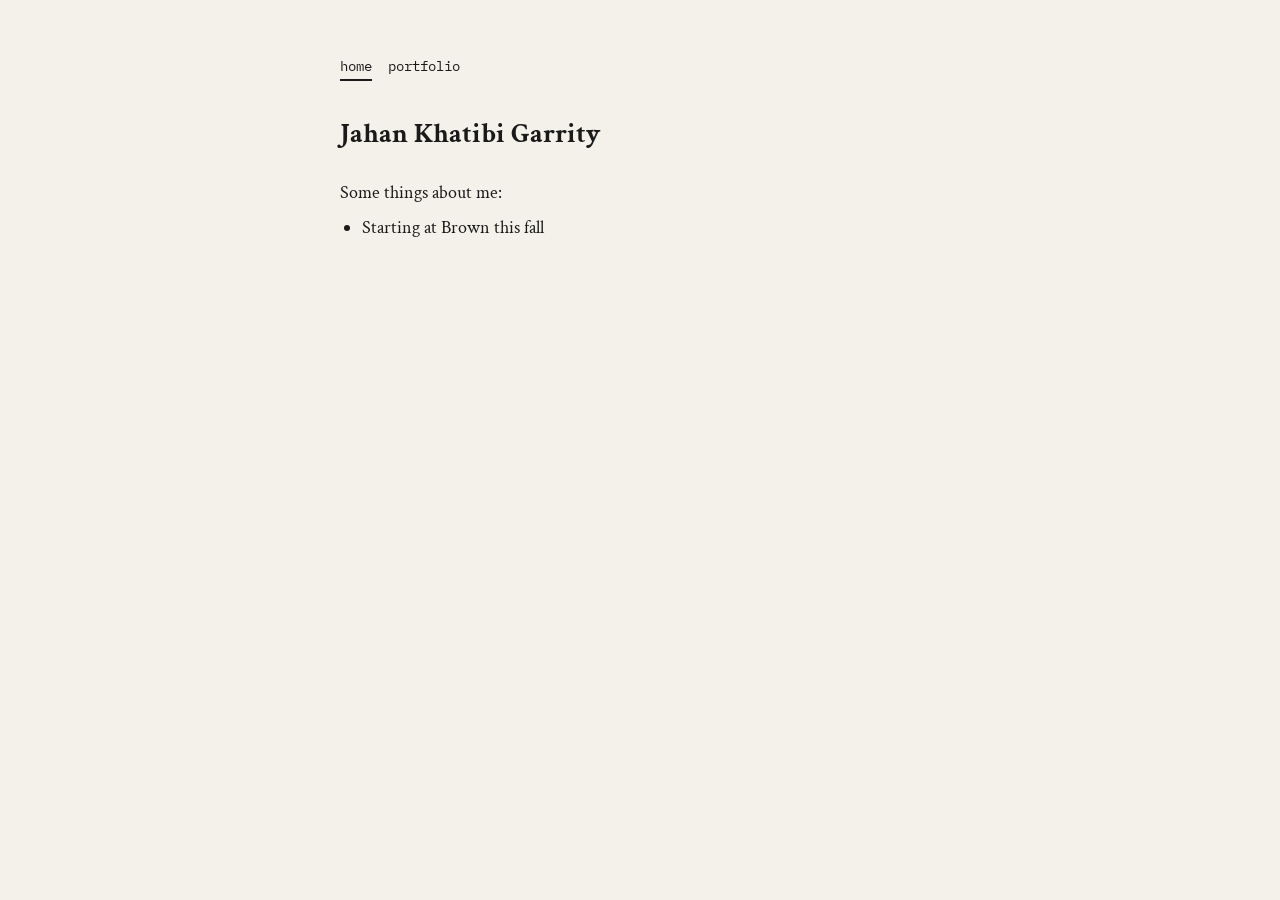
==== index.html @ d8fa1895 "start site: page layout and styles" ====
<!DOCTYPE html>
<html lang="en">
<head>
    <meta charset="utf-8">
    <meta name="viewport" content="width=device-width, initial-scale=1.0">
    <title>Jahan Khatibi Garrity</title>
    <link rel="preconnect" href="https://fonts.googleapis.com">
    <link rel="preconnect" href="https://fonts.gstatic.com" crossorigin>
    <link href="https://fonts.googleapis.com/css2?family=Crimson+Text:ital,wght@0,400;0,700;1,400&family=IBM+Plex+Mono&display=swap" rel="stylesheet">
    <link rel="stylesheet" href="/styles.css">
</head>
<body>
    <div class="wrap">
        <nav>
            <a href="/" class="here">home</a>
            <a href="/portfolio/">portfolio</a>
        </nav>

        <h1>Jahan Khatibi Garrity</h1>

        <p>Some things about me:</p>
        <ul>
            <li>Starting at Brown this fall</li>
        </ul>
    </div>
</body>
</html>
---- styles.css ----
html {
    box-sizing: border-box;
}

*, *::before, *::after {
    box-sizing: inherit;
}

body {
    background: #f4f1ea;
    color: #1a1a1a;
    font-family: 'Crimson Text', Georgia, serif;
    font-size: 1.15rem;
    line-height: 1.55;
    margin: 0;
    -webkit-font-smoothing: antialiased;
}

.wrap {
    max-width: 640px;
    margin: 0 auto;
    padding: 3.5rem 1.25rem 4rem;
}

/* nav */
nav {
    display: flex;
    gap: 1rem;
    margin-bottom: 2rem;
    font-family: 'IBM Plex Mono', monospace;
    font-size: 0.85rem;
}

nav a {
    text-decoration: none;
    color: #1a1a1a;
    padding-bottom: 2px;
}

nav a.here {
    border-bottom: 2px solid #1a1a1a;
}

nav a:hover {
    color: #666;
}

h1 {
    font-size: 1.7rem;
    font-weight: 700;
    margin: 0 0 1.5rem;
}

p {
    margin: 0 0 0.4rem;
}

ul {
    margin: 0 0 1.6rem;
    padding-left: 1.4rem;
}

li {
    margin-bottom: 0.25rem;
}

a {
    color: inherit;
    text-underline-offset: 2px;
}

a:hover {
    color: #666;
}

.muted {
    color: #666;
}

.italic {
    font-style: italic;
}

footer {
    margin-top: 3rem;
    font-size: 0.95rem;
    color: #666;
}

@media (max-width: 600px) {
    body {
        font-size: 1.05rem;
    }
    .wrap {
        padding: 2.25rem 1.1rem 3rem;
    }
    h1 {
        font-size: 1.45rem;
    }
}
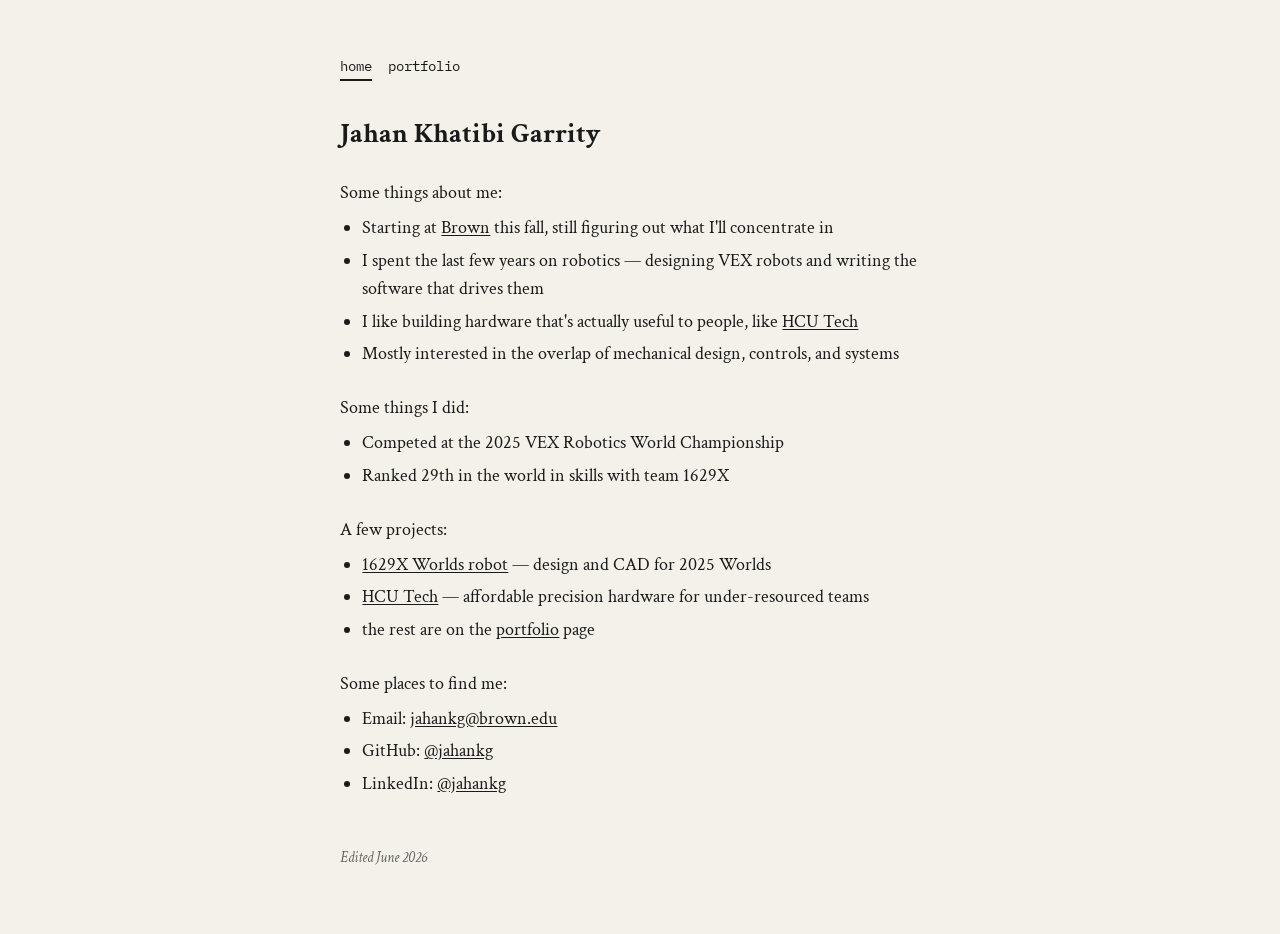
==== commit 0170a3e1: "write home page content" ====
--- a/index.html
+++ b/index.html
@@ -20,8 +20,36 @@
 
         <p>Some things about me:</p>
         <ul>
-            <li>Starting at Brown this fall</li>
+            <li>Starting at <a href="https://www.brown.edu">Brown</a> this fall, still figuring out what I'll concentrate in</li>
+            <li>I spent the last few years on robotics &mdash; designing VEX robots and writing the software that drives them</li>
+            <li>I like building hardware that's actually useful to people, like <a href="https://hcu-tech.org">HCU Tech</a></li>
+            <li>Mostly interested in the overlap of mechanical design, controls, and systems</li>
         </ul>
+
+        <p>Some things I did:</p>
+        <ul>
+            <li>Competed at the 2025 VEX Robotics World Championship</li>
+            <li>Ranked 29th in the world in skills with team 1629X</li>
+            <!-- TODO: add a couple more here -->
+        </ul>
+
+        <p>A few projects:</p>
+        <ul>
+            <li><a href="/portfolio/#1629x-worlds-robot">1629X Worlds robot</a> &mdash; design and CAD for 2025 Worlds</li>
+            <li><a href="/portfolio/#hcu-tech">HCU Tech</a> &mdash; affordable precision hardware for under-resourced teams</li>
+            <li>the rest are on the <a href="/portfolio/">portfolio</a> page</li>
+        </ul>
+
+        <p>Some places to find me:</p>
+        <ul>
+            <li>Email: <a href="mailto:jahankg@brown.edu">jahankg@brown.edu</a></li>
+            <li>GitHub: <a href="https://github.com/jahankg">@jahankg</a></li>
+            <li>LinkedIn: <a href="https://linkedin.com/in/jahankg">@jahankg</a></li>
+        </ul>
+
+        <footer>
+            <span class="italic">Edited June 2026</span>
+        </footer>
     </div>
 </body>
 </html>
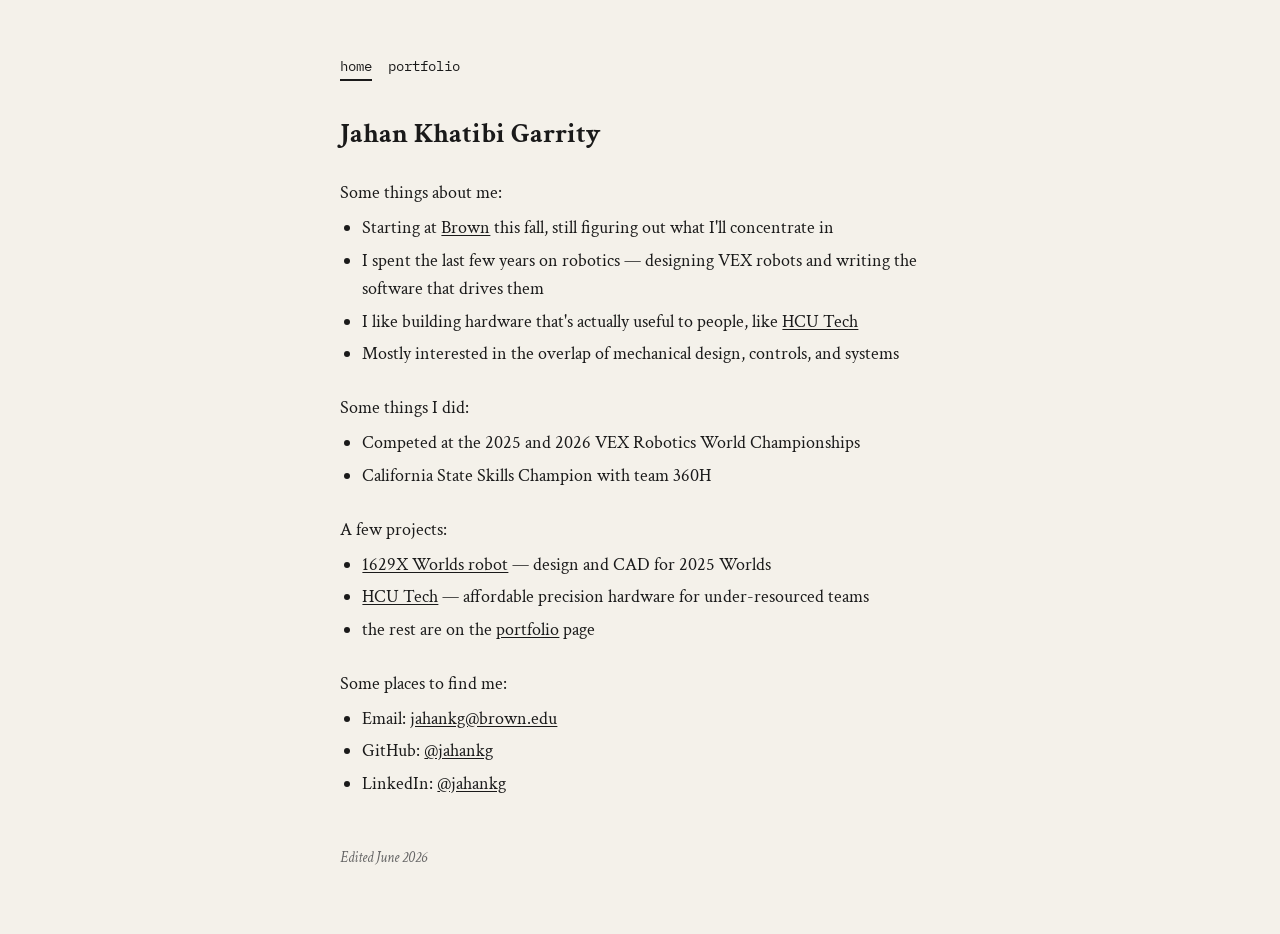
==== commit bb11b414: "update things I did, swap footer span for em" ====
--- a/index.html
+++ b/index.html
@@ -4,6 +4,7 @@
     <meta charset="utf-8">
     <meta name="viewport" content="width=device-width, initial-scale=1.0">
     <title>Jahan Khatibi Garrity</title>
+    <link rel="icon" href="/favicon.svg">
     <link rel="preconnect" href="https://fonts.googleapis.com">
     <link rel="preconnect" href="https://fonts.gstatic.com" crossorigin>
     <link href="https://fonts.googleapis.com/css2?family=Crimson+Text:ital,wght@0,400;0,700;1,400&family=IBM+Plex+Mono&display=swap" rel="stylesheet">
@@ -28,9 +29,8 @@
 
         <p>Some things I did:</p>
         <ul>
-            <li>Competed at the 2025 VEX Robotics World Championship</li>
-            <li>Ranked 29th in the world in skills with team 1629X</li>
-            <!-- TODO: add a couple more here -->
+            <li>Competed at the 2025 and 2026 VEX Robotics World Championships</li>
+            <li>California State Skills Champion with team 360H</li>
         </ul>
 
         <p>A few projects:</p>
@@ -48,7 +48,7 @@
         </ul>
 
         <footer>
-            <span class="italic">Edited June 2026</span>
+            <em>Edited June 2026</em>
         </footer>
     </div>
 </body>
--- a/styles.css
+++ b/styles.css
@@ -73,18 +73,20 @@
     color: #666;
 }
 
-.muted {
-    color: #666;
-}
-
-.italic {
-    font-style: italic;
-}
-
 footer {
     margin-top: 3rem;
     font-size: 0.95rem;
     color: #666;
+}
+
+/* portfolio */
+.year {
+    font-family: 'IBM Plex Mono', monospace;
+    font-size: 0.85rem;
+    color: #666;
+    margin: 2.5rem 0 1.25rem;
+    padding-bottom: 0.35rem;
+    border-bottom: 1px solid #ddd;
 }
 
 @media (max-width: 600px) {
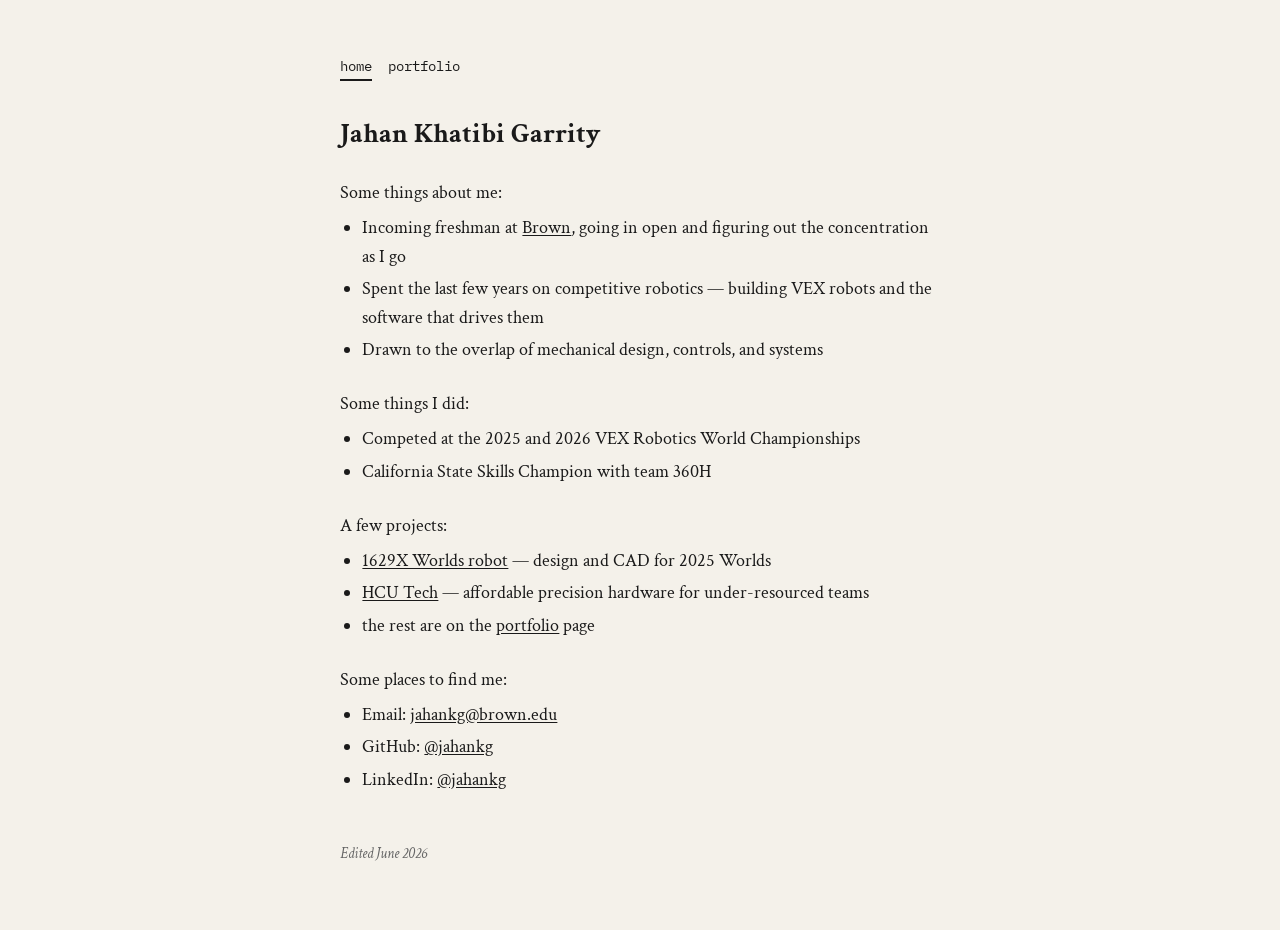
==== commit e4b51a4c: "rewrite about me bio" ====
--- a/index.html
+++ b/index.html
@@ -21,10 +21,9 @@
 
         <p>Some things about me:</p>
         <ul>
-            <li>Starting at <a href="https://www.brown.edu">Brown</a> this fall, still figuring out what I'll concentrate in</li>
-            <li>I spent the last few years on robotics &mdash; designing VEX robots and writing the software that drives them</li>
-            <li>I like building hardware that's actually useful to people, like <a href="https://hcu-tech.org">HCU Tech</a></li>
-            <li>Mostly interested in the overlap of mechanical design, controls, and systems</li>
+            <li>Incoming freshman at <a href="https://www.brown.edu">Brown</a>, going in open and figuring out the concentration as I go</li>
+            <li>Spent the last few years on competitive robotics &mdash; building VEX robots and the software that drives them</li>
+            <li>Drawn to the overlap of mechanical design, controls, and systems</li>
         </ul>
 
         <p>Some things I did:</p>
